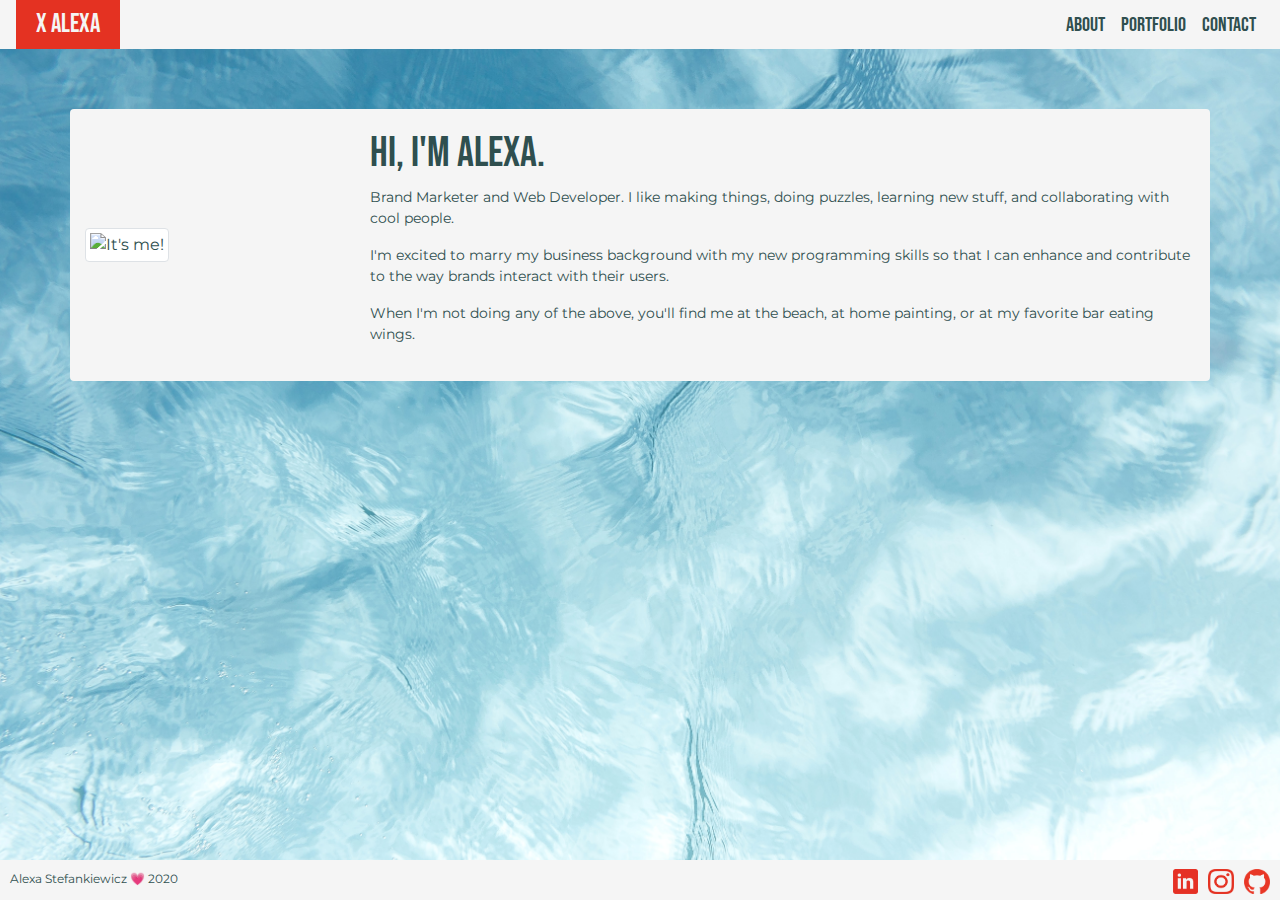
==== index.html @ bf10cad2 "adding script file for portfolio and new images" ====
<!DOCTYPE html>
<html lang="eng-us">

<head>
    <title>ACS</title>
    <meta charset="UTF-8">
    <meta name="viewport" content="width=device-width, initial scale=1, shrink-to-fit=no">

    <link rel="stylesheet" 
    href="https://stackpath.bootstrapcdn.com/bootstrap/4.4.1/css/bootstrap.min.css" 
    integrity="sha384-Vkoo8x4CGsO3+Hhxv8T/Q5PaXtkKtu6ug5TOeNV6gBiFeWPGFN9MuhOf23Q9Ifjh" 
    crossorigin="anonymous">
    <link rel="stylesheet" type="text/css" href="custom.css">
    <link href="https://fonts.googleapis.com/css2?family=Bebas+Neue&display=swap" rel="stylesheet">
    <link href="https://fonts.googleapis.com/css2?family=Montserrat:wght@300&display=swap" rel="stylesheet">

</head>

<body>

<!-- Nav bar -->
<nav class="navbar navbar-expand-md">
  <a class="navbar-brand" href="index.html" style="color: #f5f5f5">x ALEXA</a>

    <div class="navbar-collapse" id="navbarNav">
      <ul class="navbar-nav">
        <li class="nav-item active">
          <a class="nav-link" href="index.html">ABOUT</a>
        </li>
        <li class="nav-item">
          <a class="nav-link" href="portfolio.html">PORTFOLIO</a>
        </li>
        <li class="nav-item">
          <a class="nav-link" href="contact.html">CONTACT</a>
        </li>
      </ul>
    </div>
  </nav>


<div class="container">


    <!-- Row 1 -->
    <div class="row align-items-center rounded" id="main-bio">

        <!-- Profile Photo -->
                <div class="col-md-3">
                    <img src="Images/myself.png" alt="It's me!" class="img-thumbnail" >
                </div>

        <!-- About Me Bio -->
                <div class="col-md-9">

                    <!-- Heading -->
                    <h1>Hi, I'm Alexa.</h1>

                    <!-- Bio Content -->
                    <p>
                    Brand Marketer and Web Developer. 
                    I like making things, doing puzzles, learning new stuff, and collaborating with cool people. 
                    </p>
                    <p>
                    I'm excited to marry my business background with my new programming skills so that I can enhance and contribute to 
                    the way brands interact with their users. 
                    </p>
                    <p>
                    When I'm not doing any of the above, you'll find me at the beach, at home painting, or at my favorite bar eating wings.
                    </p>
                 
                </div>
    </div>


</div>

<footer>

  <!-- Footer Text, floated left -->
  <p class="footer">Alexa Stefankiewicz &#128151; 2020</p>

  <!-- GitHub Bug, link in new tab to my profile / Float right -->
  <a href="https://www.instagram.com/lex.stef/" class="social">
    <img src="Images/github.png" alt="GitHub" height="25px">
  </a>

  <!-- Instagram Bug, link in new tab to my profile / Float right -->
  <a href="https://www.instagram.com/lex.stef/" class="social" target="_blank">
    <img src="Images/intagram.png" alt="Instagram" height="25px">
  </a>

  <!-- LinkedIn Bug, linked in new tab to my profile / Float right-->
  <a href="https://www.linkedin.com/in/alexastef/" class="social" target="_blank">
    <img src="Images/linkedin.png" alt="LinkedIn" height="25px">
  </a> 

  <div style="clear: both;"></div>

</footer>
<script src="https://code.jquery.com/jquery-3.5.1.js" integrity="sha256-QWo7LDvxbWT2tbbQ97B53yJnYU3WhH/C8ycbRAkjPDc=" crossorigin="anonymous"></script>

</body>

</html>
---- custom.css ----
/*This is my custom stylesheet*/
* {
    box-sizing: border-box;
}

html {
    min-height: 100%;
}

p {
    font-size: 14px;
}


body {
    background-image: url('Images/water.jpg');
    background-position: center;
    background-size: cover;
    background-repeat: no-repeat;
    height: 100%;
    color: darkslategray;
    font-family: 'Montserrat', sans-serif;
}

.navbar {
    padding-top: 0;
    padding-bottom: 0;
    background-color: #f5f5f5;
    font-family: 'Bebas Neue', sans-serif;
}

.navbar-brand {
    background-color: #E43222;
    color: #f5f5f5;
    padding-left: 20px;
    padding-right: 20px;
    margin: 0;
    margin: auto;
    text-align: center;
    font-size: 26px;
}

.navbar-nav {
    margin-left: auto;
}

a {
    color: darkslategray;
    font-size: 20px;
}

.nav-link:hover {
    background-color: #E43222;
    color: #f5f5f5;
}

.container {
    margin-top: 60px;
    padding-bottom: 60px;
}

h1 {
    font-family: 'Bebas Neue', sans-serif;
    font-size: 42px;
}

h3 {
    font-family: 'Bebas Neue', sans-serif;
    font-size: 36px;
}

#main-bio,
#contact {
    border: 2px;
    margin-bottom: 60px;
    background-color: #f5f5f5;
    padding-top: 20px;
    padding-bottom: 20px;
}

.contactHead {
    text-align: center;
}

#contact {
    padding-left: 30px;
    padding-right: 30px;
}

.contactInfo {
    white-space: pre;
    text-align: center;
    line-height: 30px;
}

.fas {
    color: #E43222;;
}

#submit {
    background-color: #E43222;
    border: none;
    font-family: 'Bebas Neue', sans-serif;
    font-size: 18px;
}

#submit:hover {
    background-color: darkslategrey;
}

#submit:active {
    background-color: #E43222;
}

.portfolio {
    margin-bottom: 20px;
}

.port-image {
    display: block;
    position: relative;
}

.modal-title {
    font-family: 'Bebas Neue', sans-serif;
    text-align: center;
}

.repoLink,
.siteLink {
    color: white;
    text-decoration: none;
    font-size: 14px;
}

.repoLink:hover,
.siteLink:hover {
    color: white;
    text-decoration: none;
    font-weight: bold;

}

.modalLink {
    background-color: #E43222;
}

.modal-footer {
    text-align: center;
    margin: 0 auto;
}

.text {
    color: white;
    font-size: 20px;
    font-family: 'Bebas Neue';
    position: absolute;
    top: 50%;
    left: 50%;
    -webkit-transform: translate(-50%, -50%);
    -ms-transform: translate(-50%, -50%);
    transform: translate(-50%, -50%);
    text-align: center;
}

footer {
    margin-top: auto;
    background-color: #f5f5f5;
    position: fixed;
    bottom: 0;
    width: 100%;
}

.footer {
    float: left;
    padding: 10px;
    margin: auto; 
    font-size: 12px;
}

.social {
    float: right;
    padding-top: 5px;
    padding-bottom: 5px;
    padding-right: 10px;
}

@media only screen and (max-width: 779px) {
   .navbar-nav {
        text-align: center;
        display: inline block;
        font-size: smaller;
    }

    .navbar-brand {
        width: 100%;
        margin: auto;
        text-align: center;
        padding: 20px;
    }

    .navbar {
        padding: 0;
        margin: 0;
    }

    h1 {
        margin-top: 10px;
    }
    
    .close:hover,
    .close:focus {
        color: black;
        text-decoration: none;
        cursor: pointer;
    }

}

@media only screen and (max-width: 600px) {

    h1 {
        text-align: center;
        margin-top: 10px;
    }

    .col-sm {
        margin: auto;
        text-align: center;
    }

    .port-image {
        margin-right: 0px;
        display: inline;
    }

    .portfolio {
        margin-bottom: 0;
    }

    #footer,
    .social {
        padding: 5px;
        margin-bottom: auto;
    }
}
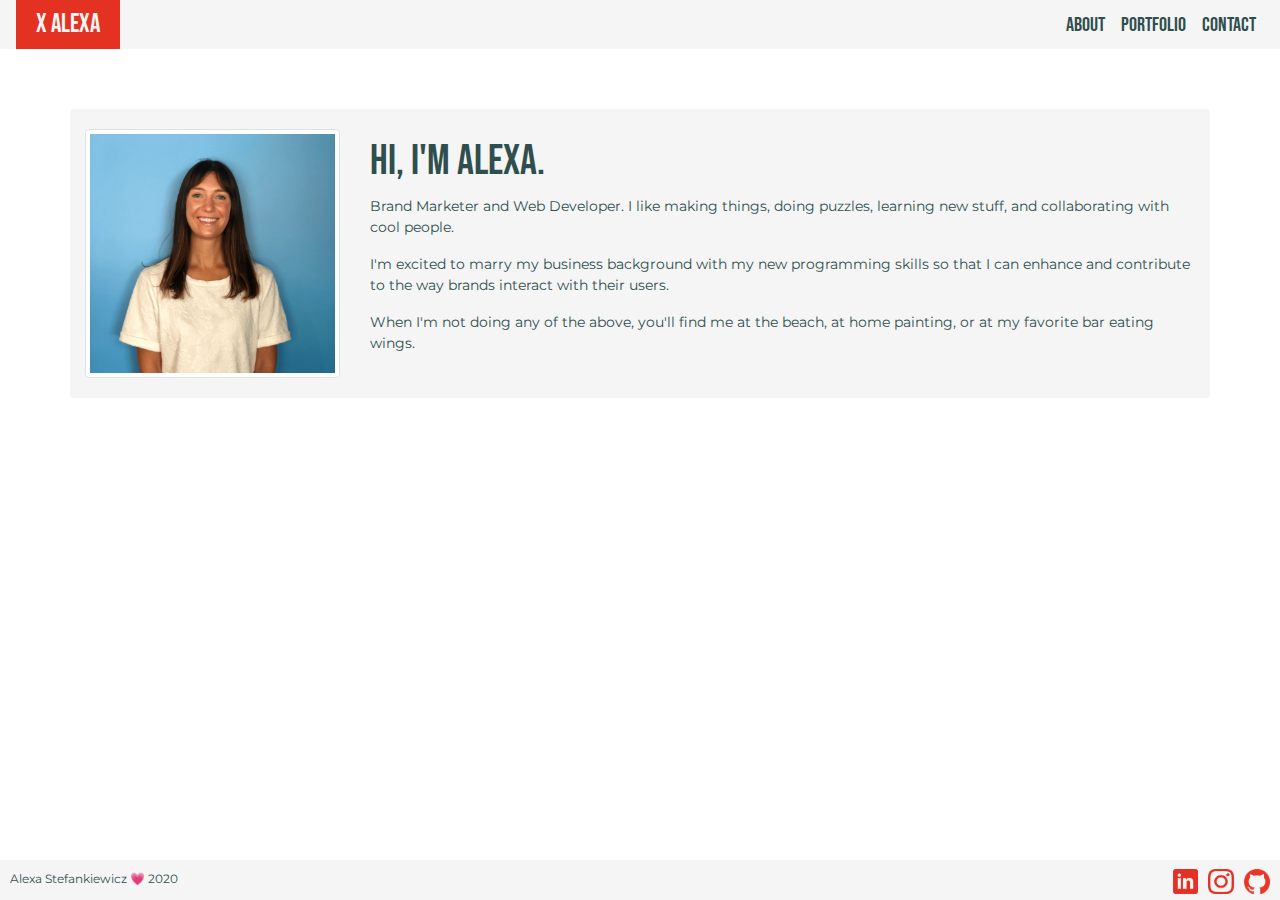
==== commit 63375e84: "testing tinyfied images for performance" ====
--- a/index.html
+++ b/index.html
@@ -46,7 +46,7 @@
 
         <!-- Profile Photo -->
                 <div class="col-md-3">
-                    <img src="Images/myself.png" alt="It's me!" class="img-thumbnail" >
+                    <img src="images_tiny/myself.png" alt="It's me!" class="img-thumbnail" >
                 </div>
 
         <!-- About Me Bio -->
@@ -81,17 +81,17 @@
 
   <!-- GitHub Bug, link in new tab to my profile / Float right -->
   <a href="https://www.instagram.com/lex.stef/" class="social">
-    <img src="Images/github.png" alt="GitHub" height="25px">
+    <img src="images_tiny/github.png" alt="GitHub" height="25px">
   </a>
 
   <!-- Instagram Bug, link in new tab to my profile / Float right -->
   <a href="https://www.instagram.com/lex.stef/" class="social" target="_blank">
-    <img src="Images/intagram.png" alt="Instagram" height="25px">
+    <img src="images_tiny/intagram.png" alt="Instagram" height="25px">
   </a>
 
   <!-- LinkedIn Bug, linked in new tab to my profile / Float right-->
   <a href="https://www.linkedin.com/in/alexastef/" class="social" target="_blank">
-    <img src="Images/linkedin.png" alt="LinkedIn" height="25px">
+    <img src="images_tiny/linkedin.png" alt="LinkedIn" height="25px">
   </a> 
 
   <div style="clear: both;"></div>
--- a/custom.css
+++ b/custom.css
@@ -13,7 +13,7 @@
 
 
 body {
-    background-image: url('Images/water.jpg');
+    background-image: url('images_tiny/water.webp');
     background-position: center;
     background-size: cover;
     background-repeat: no-repeat;
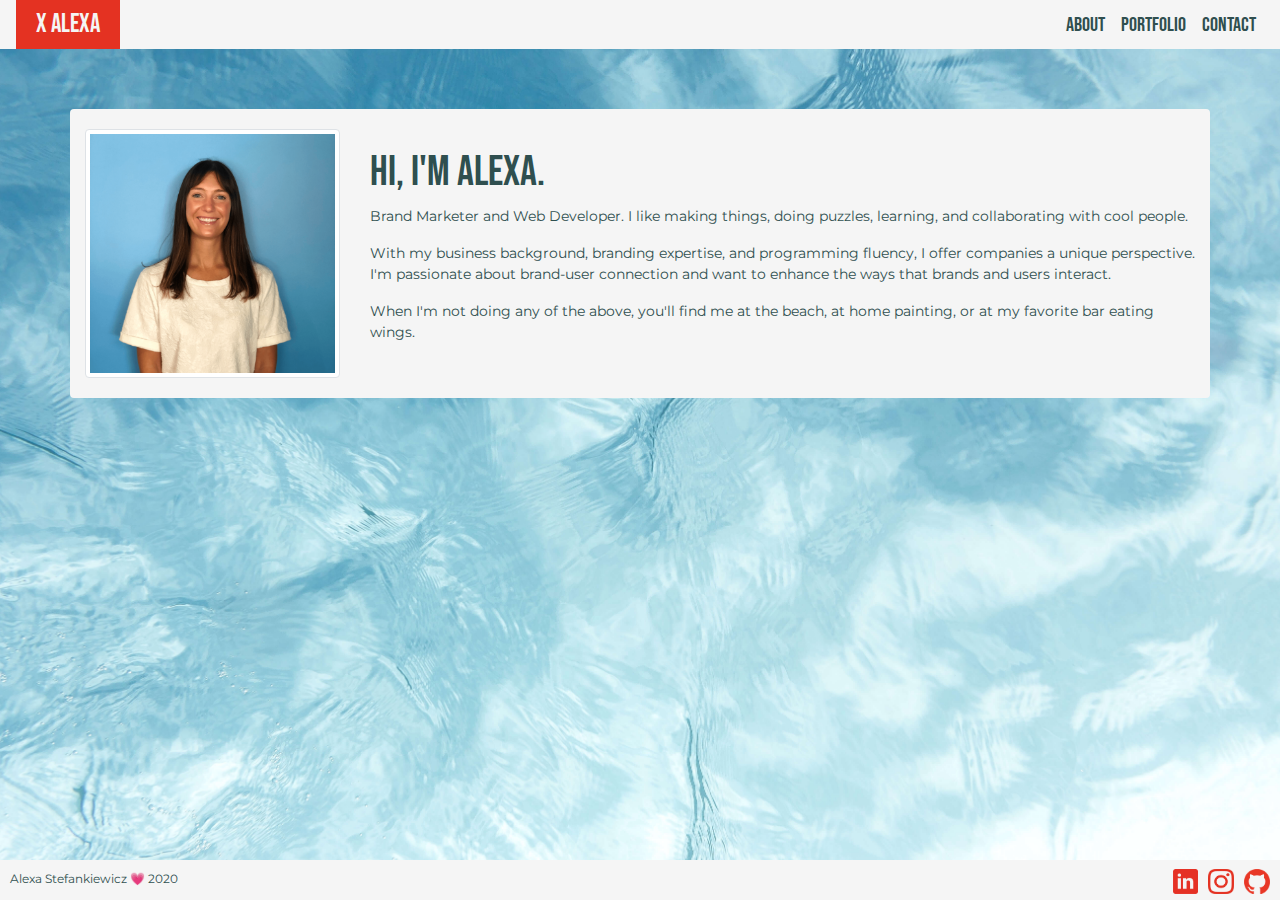
==== commit a1e913a3: "adding mising images" ====
--- a/index.html
+++ b/index.html
@@ -56,17 +56,18 @@
                     <h1>Hi, I'm Alexa.</h1>
 
                     <!-- Bio Content -->
+                    <div class="bio">
                     <p>
                     Brand Marketer and Web Developer. 
-                    I like making things, doing puzzles, learning new stuff, and collaborating with cool people. 
+                    I like making things, doing puzzles, learning, and collaborating with cool people. 
                     </p>
                     <p>
-                    I'm excited to marry my business background with my new programming skills so that I can enhance and contribute to 
-                    the way brands interact with their users. 
+                    With my business background, branding expertise, and programming fluency, I offer companies a unique perspective. I'm passionate about brand-user connection and want to enhance the ways that brands and users interact. 
                     </p>
                     <p>
                     When I'm not doing any of the above, you'll find me at the beach, at home painting, or at my favorite bar eating wings.
                     </p>
+                  </div>
                  
                 </div>
     </div>
--- a/custom.css
+++ b/custom.css
@@ -13,7 +13,7 @@
 
 
 body {
-    background-image: url('images_tiny/water.webp');
+    background-image: url('images_tiny/water.jpg');
     background-position: center;
     background-size: cover;
     background-repeat: no-repeat;
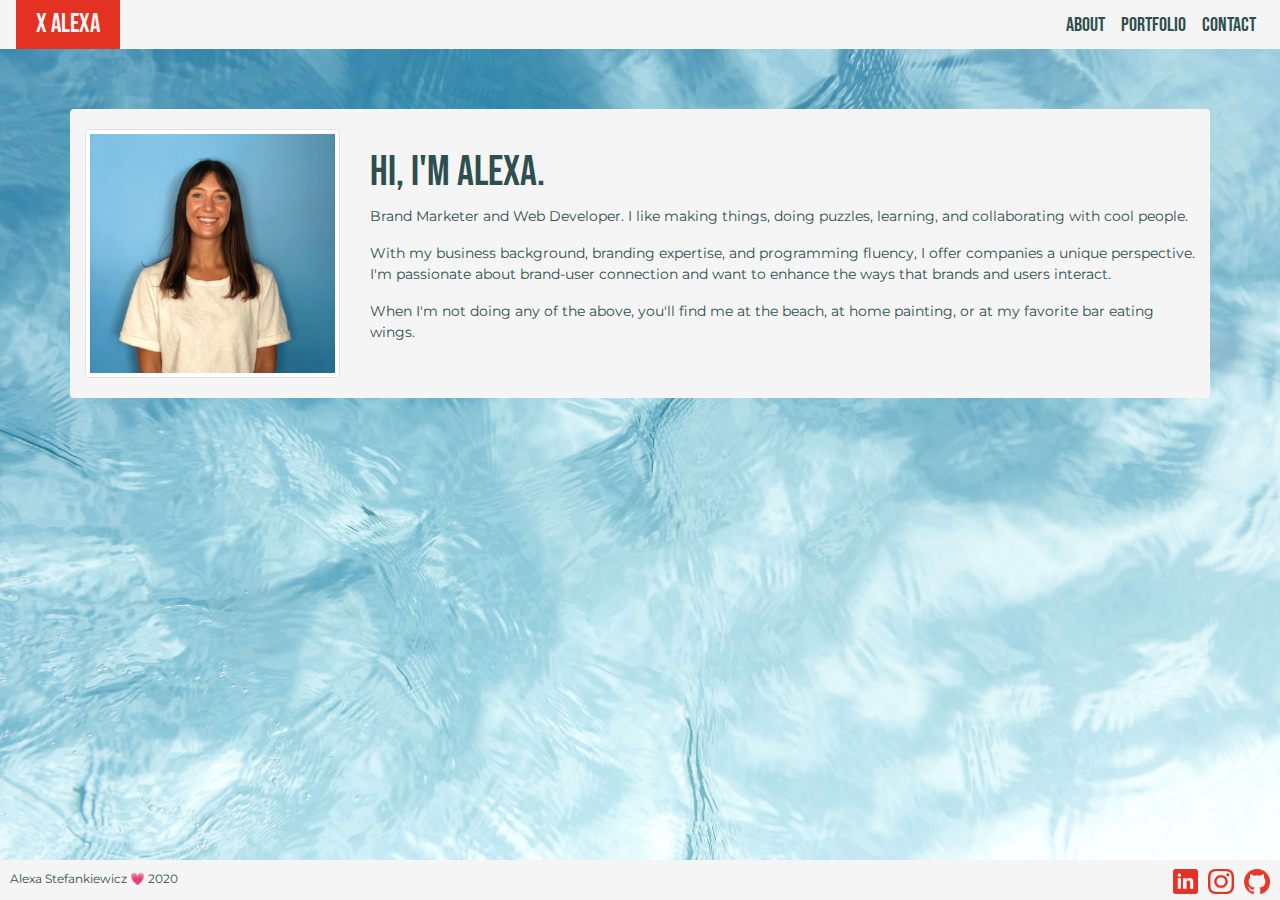
==== commit 675525b2: "moved images around" ====
--- a/index.html
+++ b/index.html
@@ -46,7 +46,7 @@
 
         <!-- Profile Photo -->
                 <div class="col-md-3">
-                    <img src="images_tiny/myself.png" alt="It's me!" class="img-thumbnail" >
+                    <img src="tiny_images/myself.png" alt="It's me!" class="img-thumbnail" >
                 </div>
 
         <!-- About Me Bio -->
@@ -56,18 +56,18 @@
                     <h1>Hi, I'm Alexa.</h1>
 
                     <!-- Bio Content -->
-                    <div class="bio">
                     <p>
                     Brand Marketer and Web Developer. 
                     I like making things, doing puzzles, learning, and collaborating with cool people. 
                     </p>
                     <p>
+                    <!-- I'm excited to marry my business background with my new programming skills so that I can enhance and contribute to 
+                    the way brands interact with their users.  -->
                     With my business background, branding expertise, and programming fluency, I offer companies a unique perspective. I'm passionate about brand-user connection and want to enhance the ways that brands and users interact. 
                     </p>
                     <p>
                     When I'm not doing any of the above, you'll find me at the beach, at home painting, or at my favorite bar eating wings.
                     </p>
-                  </div>
                  
                 </div>
     </div>
